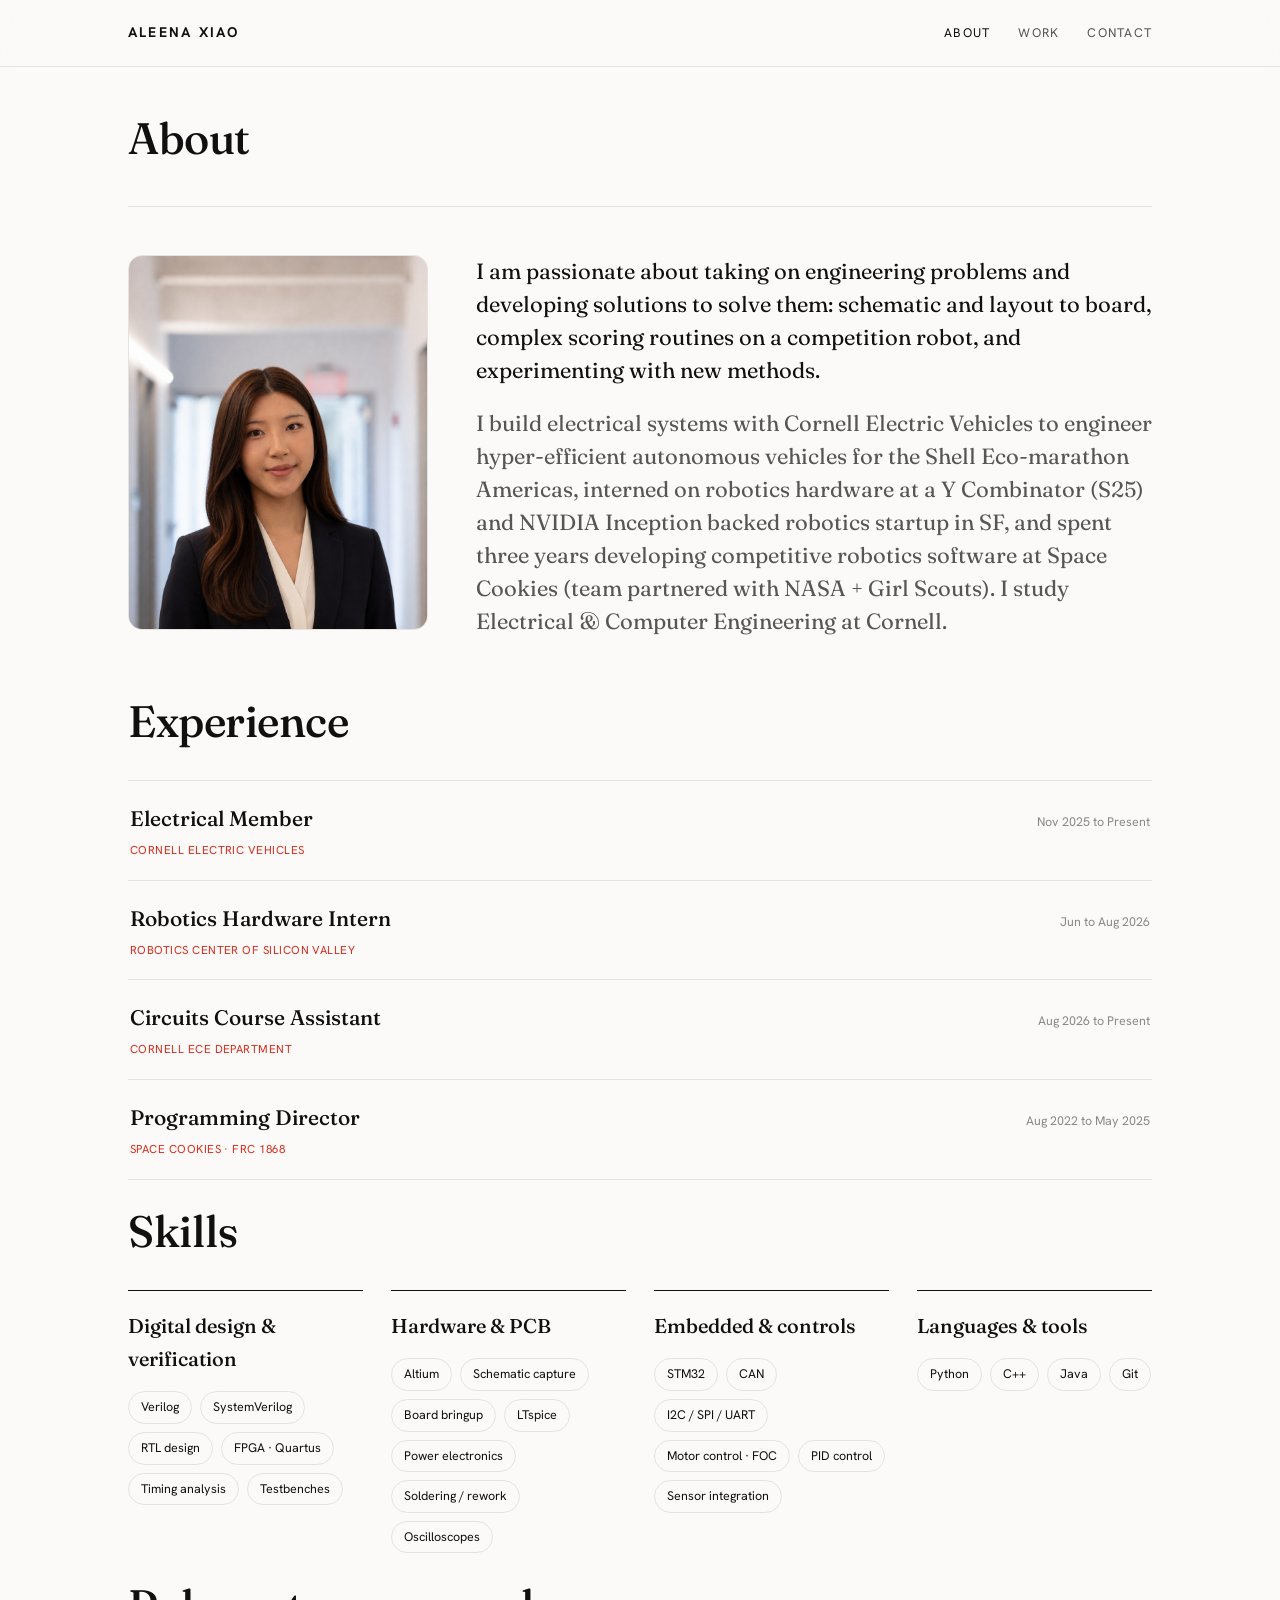
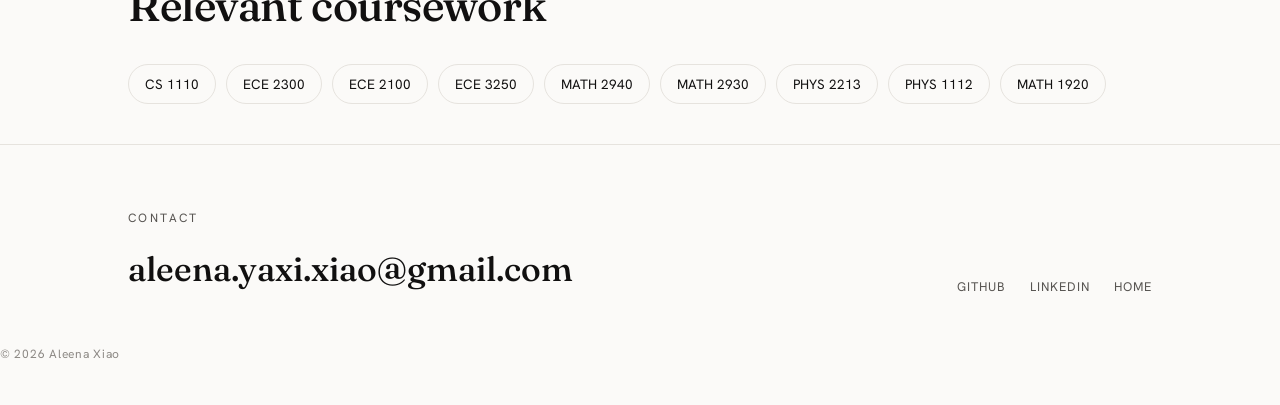
==== about.html @ 64615ce6 "More formatting" ====
<!DOCTYPE html>
<html lang="en">
<head>
  <meta charset="UTF-8" />
  <meta name="viewport" content="width=device-width, initial-scale=1.0" />

  <!-- Keep this site out of search engines (unlisted — reachable only via direct link) -->
  <meta name="robots" content="noindex, nofollow, noarchive, noimageindex" />

  <title>About — Aleena Xiao</title>
  <meta name="description" content="About Aleena Xiao — background, experience, and skills." />
  <meta name="author" content="Aleena Xiao" />

  <link rel="icon" type="image/svg+xml" href="assets/favicon.svg" />

  <link rel="preconnect" href="https://fonts.googleapis.com" />
  <link rel="preconnect" href="https://fonts.gstatic.com" crossorigin />
  <link href="https://fonts.googleapis.com/css2?family=Fraunces:ital,opsz,wght@0,9..144,400;0,9..144,500;1,9..144,400&family=Hanken+Grotesk:wght@400;500;600&display=swap" rel="stylesheet" />

  <link rel="stylesheet" href="styles.css?v=3" />
</head>
<body>

  <!-- ============================ NAV ============================ -->
  <header class="nav" id="top">
    <div class="container nav__inner">
      <a href="index.html" class="nav__brand">Aleena Xiao</a>
      <button class="nav__toggle" aria-label="Toggle menu" aria-expanded="false">
        <span></span><span></span><span></span>
      </button>
      <nav class="nav__links">
        <a href="about.html" class="nav__active">About</a>
        <a href="projects.html">Work</a>
        <a href="#" class="js-contact">Contact</a>
      </nav>
    </div>
  </header>

  <main>
    <!-- ============================ ABOUT ============================ -->
    <section class="about container" id="about">
      <div class="page-head">
        <h1 class="section-title">About</h1>
      </div>
      <div class="about__grid">
        <img class="about__photo" src="assets/profile.jpg" alt="Portrait of Aleena Xiao" />
        <div class="about__body">
          <p>
            I am passionate about taking on engineering problems and developing
             solutions to solve them: schematic and
            layout to board, complex scoring routines on a competition robot, and experimenting with new methods.
          </p>
          <p>
            I build electrical systems with Cornell Electric Vehicles to engineer hyper-efficient autonomous vehicles for the Shell Eco-marathon Americas, interned on
            robotics hardware at a Y Combinator (S25) and NVIDIA Inception backed robotics startup in SF, and spent
            three years developing competitive robotics software at Space Cookies (team partnered with NASA + Girl Scouts). I study
            Electrical &amp; Computer Engineering at Cornell.
          </p>
        </div>
      </div>
    </section>

    <!-- ============================ EXPERIENCE ============================ -->
    <section class="exp container" id="experience">
      <div class="section-head">
        <h2 class="section-title">Experience</h2>
      </div>
      <ul class="exp-list">
        <li class="exp-item">
          <div class="exp-item__role">
            <h3 class="exp-item__title">Electrical Member</h3>
            <p class="exp-item__org">Cornell Electric Vehicles</p>
          </div>
          <span class="exp-item__date">Nov 2025 to Present</span>
        </li>
        <li class="exp-item">
          <div class="exp-item__role">
            <h3 class="exp-item__title">Robotics Hardware Intern</h3>
            <p class="exp-item__org">Robotics Center of Silicon Valley</p>
          </div>
          <span class="exp-item__date">Jun to Aug 2026</span>
        </li>
        <li class="exp-item">
          <div class="exp-item__role">
            <h3 class="exp-item__title">Circuits Course Assistant</h3>
            <p class="exp-item__org">Cornell ECE Department</p>
          </div>
          <span class="exp-item__date">Aug 2026 to Present</span>
        </li>
        <li class="exp-item">
          <div class="exp-item__role">
            <h3 class="exp-item__title">Programming Director</h3>
            <p class="exp-item__org">Space Cookies · FRC 1868</p>
          </div>
          <span class="exp-item__date">Aug 2022 to May 2025</span>
        </li>
      </ul>
    </section>

    <!-- ============================ SKILLS ============================ -->
    <br>
    <section class="skills container" id="skills">
      <div class="section-head">
        <h2 class="section-title">Skills</h2>
      </div>

      <div class="skills__grid">
        <div class="skill-group">
          <h3>Digital design &amp; verification</h3>
          <ul class="tags">
            <li>Verilog</li>
            <li>SystemVerilog</li>
            <li>RTL design</li>
            <li>FPGA · Quartus</li>
            <li>Timing analysis</li>
            <li>Testbenches</li>
          </ul>
        </div>
        <div class="skill-group">
          <h3>Hardware &amp; PCB</h3>
          <ul class="tags">
            <li>Altium</li>
            <li>Schematic capture</li>
            <li>Board bringup</li>
            <li>LTspice</li>
            <li>Power electronics</li>
            <li>Soldering / rework</li>
            <li>Oscilloscopes</li>
          </ul>
        </div>
        <div class="skill-group">
          <h3>Embedded &amp; controls</h3>
          <ul class="tags">
            <li>STM32</li>
            <li>CAN</li>
            <li>I2C / SPI / UART</li>
            <li>Motor control · FOC</li>
            <li>PID control</li>
            <li>Sensor integration</li>
          </ul>
        </div>
        <div class="skill-group">
          <h3>Languages &amp; tools</h3>
          <ul class="tags">
            <li>Python</li>
            <li>C++</li>
            <li>Java</li>
            <li>Git</li>
          </ul>
        </div>
      </div>
    </section>

    <!-- ============================ COURSEWORK ============================ -->
    <br>
    <section class="skills container" id="coursework">
      <div class="section-head">
        <h2 class="section-title">Relevant coursework</h2>
      </div>
      <ul class="tags tags--course">
        <li>CS 1110</li>
        <li>ECE 2300</li>
        <li>ECE 2100</li>
        <li>ECE 3250</li>
        <li>MATH 2940</li>
        <li>MATH 2930</li>
        <li>PHYS 2213</li>
        <li>PHYS 1112</li>
        <li>MATH 1920</li>
      </ul>
    </section>
  </main>

  <!-- ============================ FOOTER ============================ -->
  <footer class="footer" id="contact">
    <div class="container footer__inner">
      <div>
        <p class="footer__label">Contact</p>
        <a class="footer__email js-emailshow" href="#"></a>
      </div>
      <nav class="footer__links">
        <a href="https://github.com/axiaoy" target="_blank" rel="noopener">GitHub</a>
        <a href="https://www.linkedin.com/in/aleena-xiao" target="_blank" rel="noopener">LinkedIn</a>
        <a href="index.html">Home</a>
      </nav>
    </div>
    <p class="footer__copy">© <span id="year"></span> Aleena Xiao</p>
  </footer>

  <script src="script.js?v=4"></script>
</body>
</html>
---- styles.css ----
/* ============================================================
   Aleena Xiao — Portfolio
   Editorial Minimal · serif display + typewriter labels · light mode
   ============================================================ */

:root {
  --bg:        #FBFAF8;   /* warm white page */
  --surface:   #FFFFFF;   /* cards */
  --ink:       #111010;   /* near-black */
  --muted:     #585552;   /* secondary text */
  --faint:     #8C8884;   /* hints, meta */
  --line:      #E6E3DE;   /* hairline borders */
  --clay:      #D92D1E;   /* carnelian red accent (labels / links) */
  --clay-deep: #B2231A;   /* darker carnelian — hover */
  --tag-bg:    #FFFFFF;   /* pills use a border, not a fill */

  /* chip tones — black IC with gold pins and a red pin-1 dot */
  --chip-front:  #1B1B1A;
  --chip-back:   #141413;
  --chip-side:   #101010;
  --chip-top:    #262625;
  --chip-bottom: #0B0B0A;
  --chip-gold:   #C6A256;

  --maxw: 1080px;
  --serif: "Fraunces", Georgia, "Times New Roman", serif;
  --mono:  "Hanken Grotesk", -apple-system, BlinkMacSystemFont, "Segoe UI", sans-serif;
  --sans:  "Hanken Grotesk", -apple-system, BlinkMacSystemFont, "Segoe UI", sans-serif;
}

* { box-sizing: border-box; margin: 0; padding: 0; }
html { scroll-behavior: smooth; }

body {
  font-family: var(--sans);
  background: var(--bg);
  color: var(--ink);
  line-height: 1.65;
  font-size: 17px;
  -webkit-font-smoothing: antialiased;
  text-rendering: optimizeLegibility;
}

.container { width: 100%; max-width: var(--maxw); margin: 0 auto; padding: 0 28px; }
a { color: inherit; text-decoration: none; }
em { font-style: italic; color: var(--ink); }

section { padding: 84px 0; }
.section-head { margin-bottom: 36px; display: flex; align-items: baseline; justify-content: space-between; gap: 20px; flex-wrap: wrap; }
.section-more { font-family: var(--mono); font-size: 12px; letter-spacing: 0.06em; text-transform: uppercase; color: var(--clay); white-space: nowrap; transition: color .2s ease; }
.section-more:hover { color: var(--ink); }

/* page heading (top of a subpage) */
.page-head { padding-top: 24px; margin-bottom: 44px; }
.page-sub { color: var(--muted); font-size: 17px; margin-top: 12px; }

/* typewriter label */
.section-label, .eyebrow, .footer__label {
  font-family: var(--mono);
  font-size: 12px;
  letter-spacing: 0.2em;
  text-transform: uppercase;
  color: var(--clay);
  margin-bottom: 12px;
}

.footer__label { color: var(--muted); }

.section-title {
  font-family: var(--serif);
  font-size: clamp(30px, 4.4vw, 44px);
  font-weight: 500;
  letter-spacing: -0.01em;
  line-height: 1.06;
}

/* ---------- buttons ---------- */
.btn {
  display: inline-block;
  font-family: var(--mono);
  font-size: 12.5px;
  letter-spacing: 0.08em;
  text-transform: uppercase;
  padding: 13px 22px;
  border-radius: 9px;
  transition: transform .15s ease, background .2s ease, border-color .2s ease, color .2s ease;
}
.btn:active { transform: translateY(1px); }
.btn--solid { background: var(--ink); color: var(--bg); border: 1px solid var(--ink); }
.btn--solid:hover { background: #000; }
.btn--ghost { background: transparent; color: var(--ink); border: 1px solid var(--line); }
.btn--ghost:hover { border-color: var(--ink); }

/* ============================================================ NAV ============================================================ */
.nav {
  position: sticky; top: 0; z-index: 50;
  background: rgba(251, 250, 248, 0.85);
  backdrop-filter: saturate(180%) blur(12px);
  -webkit-backdrop-filter: saturate(180%) blur(12px);
  border-bottom: 1px solid var(--line);
}
.nav__inner { display: flex; align-items: center; justify-content: space-between; height: 66px; }
.nav__brand {
  font-family: var(--mono);
  font-size: 14px;
  letter-spacing: 0.16em;
  text-transform: uppercase;
  font-weight: 700;
}
.nav__links { display: flex; align-items: center; gap: 28px; }
.nav__links a {
  font-family: var(--mono);
  font-size: 12.5px;
  letter-spacing: 0.1em;
  text-transform: uppercase;
  color: var(--muted);
  transition: color .2s ease;
}
.nav__links a:hover { color: var(--ink); }
.nav__cta {
  color: var(--ink) !important;
  border: 1px solid var(--line);
  padding: 8px 16px;
  border-radius: 8px;
}
.nav__cta:hover { border-color: var(--ink); }
.nav__toggle { display: none; flex-direction: column; gap: 5px; background: none; border: none; cursor: pointer; padding: 8px; }
.nav__toggle span { width: 22px; height: 2px; background: var(--ink); }

/* ============================================================ LANDING / HERO ============================================================ */
.landing { min-height: calc(100vh - 67px); display: grid; align-content: center; padding: 48px 0 64px; }
.hero {
  width: 100%;
  display: grid;
  grid-template-columns: 1.1fr 0.9fr;
  gap: 56px;
  align-items: center;
}
.hero__title {
  font-family: var(--serif);
  font-weight: 500;
  font-size: clamp(46px, 7vw, 84px);
  line-height: 0.98;
  letter-spacing: -0.02em;
  margin-bottom: 16px;
}
.hero__sub { font-size: 16px; color: var(--muted); margin-bottom: 22px; }
.hero__lede { font-size: 19px; color: var(--muted); max-width: 30em; margin-bottom: 28px; }
.hero__cta { display: flex; flex-wrap: wrap; gap: 24px; margin-bottom: 26px; }
.hero__cta a { font-size: 16px; color: var(--ink); border-bottom: 1px solid var(--clay); padding-bottom: 2px; transition: color .2s ease, border-color .2s ease; }
.hero__cta a:hover { color: var(--clay-deep); border-color: var(--clay-deep); }
.hero__links { display: flex; flex-wrap: wrap; gap: 20px; font-family: var(--mono); font-size: 12px; letter-spacing: 0.08em; text-transform: uppercase; }
.hero__links a { color: var(--muted); transition: color .2s ease; }
.hero__links a:hover { color: var(--ink); }

/* ---------- rotating chip ---------- */
.hero__visual { display: flex; align-items: center; justify-content: center; overflow: hidden; }
.chip-stage { position: relative; perspective: 1100px; width: 100%; display: flex; align-items: center; justify-content: center; }
/* chip orientation is driven by the cursor (see script.js) */
.chip-tilt {
  transform: rotateX(var(--rx, -18deg)) rotateY(var(--ry, -14deg));
  transition: transform .25s ease-out;
  transform-style: preserve-3d;
}
.chip-spin {
  position: relative; width: 0; height: 0;
  transform-style: preserve-3d;
}

.chip-face { position: absolute; top: 50%; left: 50%; box-sizing: border-box; }
.chip-front {
  width: 210px; height: 134px; margin-left: -105px; margin-top: -67px;
  transform: translateZ(13px);
  background: var(--chip-front); border-radius: 6px; overflow: hidden;
}
.chip-back   { width: 210px; height: 134px; margin-left: -105px; margin-top: -67px; transform: rotateY(180deg) translateZ(13px); background: var(--chip-front); border-radius: 6px; overflow: hidden; }
.chip-right  { width: 26px; height: 134px; margin-left: -13px; margin-top: -67px; transform: rotateY(90deg) translateZ(105px); background: var(--chip-side); }
.chip-left   { width: 26px; height: 134px; margin-left: -13px; margin-top: -67px; transform: rotateY(-90deg) translateZ(105px); background: var(--chip-side); }
.chip-top    { width: 210px; height: 26px; margin-left: -105px; margin-top: -13px; transform: rotateX(90deg) translateZ(67px); background: var(--chip-top); }
.chip-bottom { width: 210px; height: 26px; margin-left: -105px; margin-top: -13px; transform: rotateX(-90deg) translateZ(67px); background: var(--chip-bottom); }

.chip-pin1 { position: absolute; top: 13px; left: 13px; width: 11px; height: 11px; border-radius: 50%; background: var(--clay); }
.chip-label {
  position: absolute; left: 0; right: 0; top: 50%; transform: translateY(-50%);
  text-align: center; font-family: var(--mono);
  color: #BBB9B5; font-size: 13px; letter-spacing: 0.14em; line-height: 1.7;
}
.chip-label b { font-weight: 400; font-size: 10px; color: #86837F; letter-spacing: 0.16em; }

.chip-pins {
  position: absolute; top: 50%; margin-top: -56px; height: 112px; width: 11px;
  transform: translateZ(13px);
  display: flex; flex-direction: column; justify-content: space-between;
}
.chip-pins--l { left: -116px; }
.chip-pins--r { left: 105px; }
.chip-pins span { height: 7px; background: var(--chip-gold); border-radius: 1px; }

.chip-shadow {
  position: absolute; left: 50%; top: 50%; width: 168px; height: 22px;
  margin-left: -84px; margin-top: 88px;
  background: rgba(0, 0, 0, 0.12); border-radius: 50%; filter: blur(2px);
}

/* ============================================================ ABOUT ============================================================ */
.about { padding-top: 24px; padding-bottom: 60px; }
.about__grid { display: grid; grid-template-columns: 300px 1fr; gap: 48px; border-top: 1px solid var(--line); padding-top: 48px; align-items: start; }
.about__photo { width: 100%; aspect-ratio: 4 / 5; object-fit: cover; border-radius: 14px; border: 1px solid var(--line); display: block; }
.about__body p:not(.section-label) { font-family: var(--serif); font-size: 22px; line-height: 1.5; color: var(--ink); margin-bottom: 20px; }
.about__body p:last-child { margin-bottom: 0; color: var(--muted); }

/* ============================================================ EXPERIENCE ============================================================ */
.exp-list { list-style: none; }
.exp-item {
  display: flex; justify-content: space-between; align-items: baseline; gap: 24px;
  padding: 20px 2px; border-top: 1px solid var(--line);
}
.exp-item:last-child { border-bottom: 1px solid var(--line); }
.exp-item__title { font-family: var(--serif); font-size: 21px; font-weight: 500; }
.exp-item__org { font-family: var(--mono); font-size: 11.5px; letter-spacing: 0.04em; text-transform: uppercase; color: var(--clay); margin-top: 5px; }
.exp-item__date { font-family: var(--mono); font-size: 12.5px; color: var(--faint); white-space: nowrap; flex-shrink: 0; }

/* ============================================================ PROJECTS ============================================================ */
.project-list { display: grid; grid-template-columns: repeat(auto-fill, minmax(300px, 1fr)); gap: 22px; }
.project {
  background: var(--surface); border: 1px solid var(--line); border-radius: 14px;
  padding: 26px 26px 22px; display: flex; flex-direction: column; overflow: hidden;
  transition: transform .2s ease, box-shadow .2s ease, border-color .2s ease;
}
.project:hover { border-color: var(--clay); }

/* project image (full-bleed to the card edges) */
.project__media {
  margin: -26px -26px 20px; aspect-ratio: 3 / 2; overflow: hidden;
  background: var(--tag-bg); border-bottom: 1px solid var(--line);
}
.project__media img { width: 100%; height: 100%; object-fit: cover; object-position: center; display: block; }
/* 3D board renders: show the whole board on its own grey, no crop */
.project__media--render { background: #cdcdc9; }
.project__media--render img { object-fit: contain; }
.project__head { display: flex; align-items: baseline; justify-content: space-between; gap: 12px; margin-bottom: 4px; }
.project__title { font-family: var(--serif); font-size: 23px; font-weight: 500; }
.project__year { font-family: var(--mono); font-size: 12px; color: var(--faint); flex-shrink: 0; }
.project__org { font-family: var(--mono); font-size: 11.5px; letter-spacing: 0.04em; color: var(--clay); text-transform: uppercase; margin-bottom: 14px; }
.project__desc { color: var(--muted); font-size: 15.5px; margin-bottom: 18px; flex-grow: 1; }
.project__links { display: flex; gap: 18px; margin-top: 14px; font-family: var(--mono); font-size: 12px; letter-spacing: 0.06em; text-transform: uppercase; }
.project__links a { color: var(--clay); transition: color .2s ease; }
.project__links a:hover { color: var(--ink); }

/* ---------- tag pills ---------- */
.tags { list-style: none; display: flex; flex-wrap: wrap; gap: 8px; }
.tags li { font-family: var(--mono); font-size: 12.5px; color: var(--ink); background: transparent; border: 1px solid var(--line); padding: 5px 12px; border-radius: 20px; white-space: nowrap; }
.tags--course { gap: 10px; }
.tags--course li { font-size: 13.5px; padding: 8px 16px; }

/* ---------- placeholder cards ---------- */
.project--placeholder { border-style: dashed; opacity: 0.5; }
.project--placeholder:hover { opacity: 0.8; }

/* ---------- "view all" link row ---------- */
.work__footer { margin-top: 36px; display: flex; justify-content: flex-end; }

/* ============================================================ PROJECTS PAGE ============================================================ */

/* subtitle under the "Projects" h1 on projects.html */
.projects-page-head { margin-bottom: 52px; }
.projects-sub { color: var(--muted); font-size: 17px; max-width: 44em; margin-top: 16px; }

/* project categories (static headings) */
.category-section { margin-bottom: 56px; }
.category-section:last-child { margin-bottom: 0; }
.category-name {
  font-family: var(--serif); font-size: clamp(24px, 3.2vw, 30px); font-weight: 500; color: var(--ink);
  border-top: 1.5px solid var(--ink);
  padding-top: 20px; margin-bottom: 26px;
}

/* active nav link on projects page */
.nav__active { color: var(--ink) !important; }

/* ============================================================ SKILLS ============================================================ */
.skills__grid { display: grid; grid-template-columns: repeat(auto-fit, minmax(220px, 1fr)); gap: 28px; }
.skill-group { border-top: 1.5px solid var(--ink); padding-top: 18px; }
.skill-group h3 { font-family: var(--serif); font-size: 20px; font-weight: 500; margin-bottom: 16px; }

/* ============================================================ RESUME ============================================================ */
.resume__card {
  background: var(--surface); border: 1px solid var(--line); border-radius: 18px;
  padding: 48px; display: grid; grid-template-columns: 1.3fr 0.7fr; gap: 48px; align-items: center;
}
.resume__lede { font-size: 18px; color: var(--muted); margin: 16px 0 28px; max-width: 34em; }
.resume__actions { display: flex; flex-wrap: wrap; gap: 12px; }
.resume__preview { display: flex; justify-content: center; }
.resume__page {
  width: 180px; aspect-ratio: 8.5 / 11; background: var(--bg);
  border: 1px solid var(--line); border-radius: 8px; padding: 22px 20px;
  display: flex; flex-direction: column; gap: 11px;
  box-shadow: 0 16px 40px -22px rgba(25, 45, 32, 0.45);
}
.resume__page .ln { height: 7px; border-radius: 4px; background: var(--line); }
.ln--lg { width: 70%; height: 11px; background: var(--clay); opacity: .5; }
.ln--md { width: 60%; }
.ln--sm { width: 40%; }

/* ============================================================ FOOTER ============================================================ */
.footer { border-top: 1px solid var(--line); padding: 64px 0 40px; margin-top: 40px; }
.footer__inner { display: flex; justify-content: space-between; align-items: flex-end; gap: 28px; flex-wrap: wrap; }
.footer__email { font-family: var(--serif); font-size: clamp(24px, 4vw, 34px); font-weight: 500; transition: color .2s ease; }
.footer__email:hover { color: var(--clay); }
.footer__links { display: flex; gap: 24px; }
.footer__links a { font-family: var(--mono); font-size: 12.5px; letter-spacing: 0.08em; text-transform: uppercase; color: var(--muted); transition: color .2s ease; }
.footer__links a:hover { color: var(--ink); }
.footer__copy { font-family: var(--mono); margin-top: 48px; font-size: 12px; letter-spacing: 0.06em; color: var(--faint); }

/* ============================================================ RESPONSIVE ============================================================ */
@media (max-width: 860px) {
  .landing { min-height: 0; padding: 20px 0 48px; }
  .hero { grid-template-columns: 1fr; gap: 28px; }
  .hero__visual { order: -1; justify-content: flex-start; height: 210px; }
  .about__grid { grid-template-columns: 1fr; gap: 26px; }
  .about__photo { max-width: 240px; }
  .resume__card { grid-template-columns: 1fr; gap: 36px; padding: 34px 26px; }
  .resume__preview { order: -1; }
}
@media (max-width: 640px) {
  section { padding: 60px 0; }
  .nav__toggle { display: flex; }
  .nav__links {
    position: absolute; top: 66px; left: 0; right: 0;
    flex-direction: column; align-items: flex-start; gap: 4px;
    background: var(--bg); border-bottom: 1px solid var(--line);
    padding: 0 28px; max-height: 0; overflow: hidden;
    transition: max-height .3s ease, padding .3s ease;
  }
  .nav__links.open { max-height: 320px; padding: 12px 28px 22px; }
  .nav__links a { padding: 8px 0; font-size: 14px; }
  .nav__cta { padding: 8px 16px; }
  .hero__actions .btn { flex: 1 1 auto; text-align: center; }
  .exp-item { flex-direction: column; gap: 6px; }
}
@media (prefers-reduced-motion: reduce) {
  html { scroll-behavior: auto; }
  .chip-tilt { transition: none; }
  * { transition: none !important; }
}
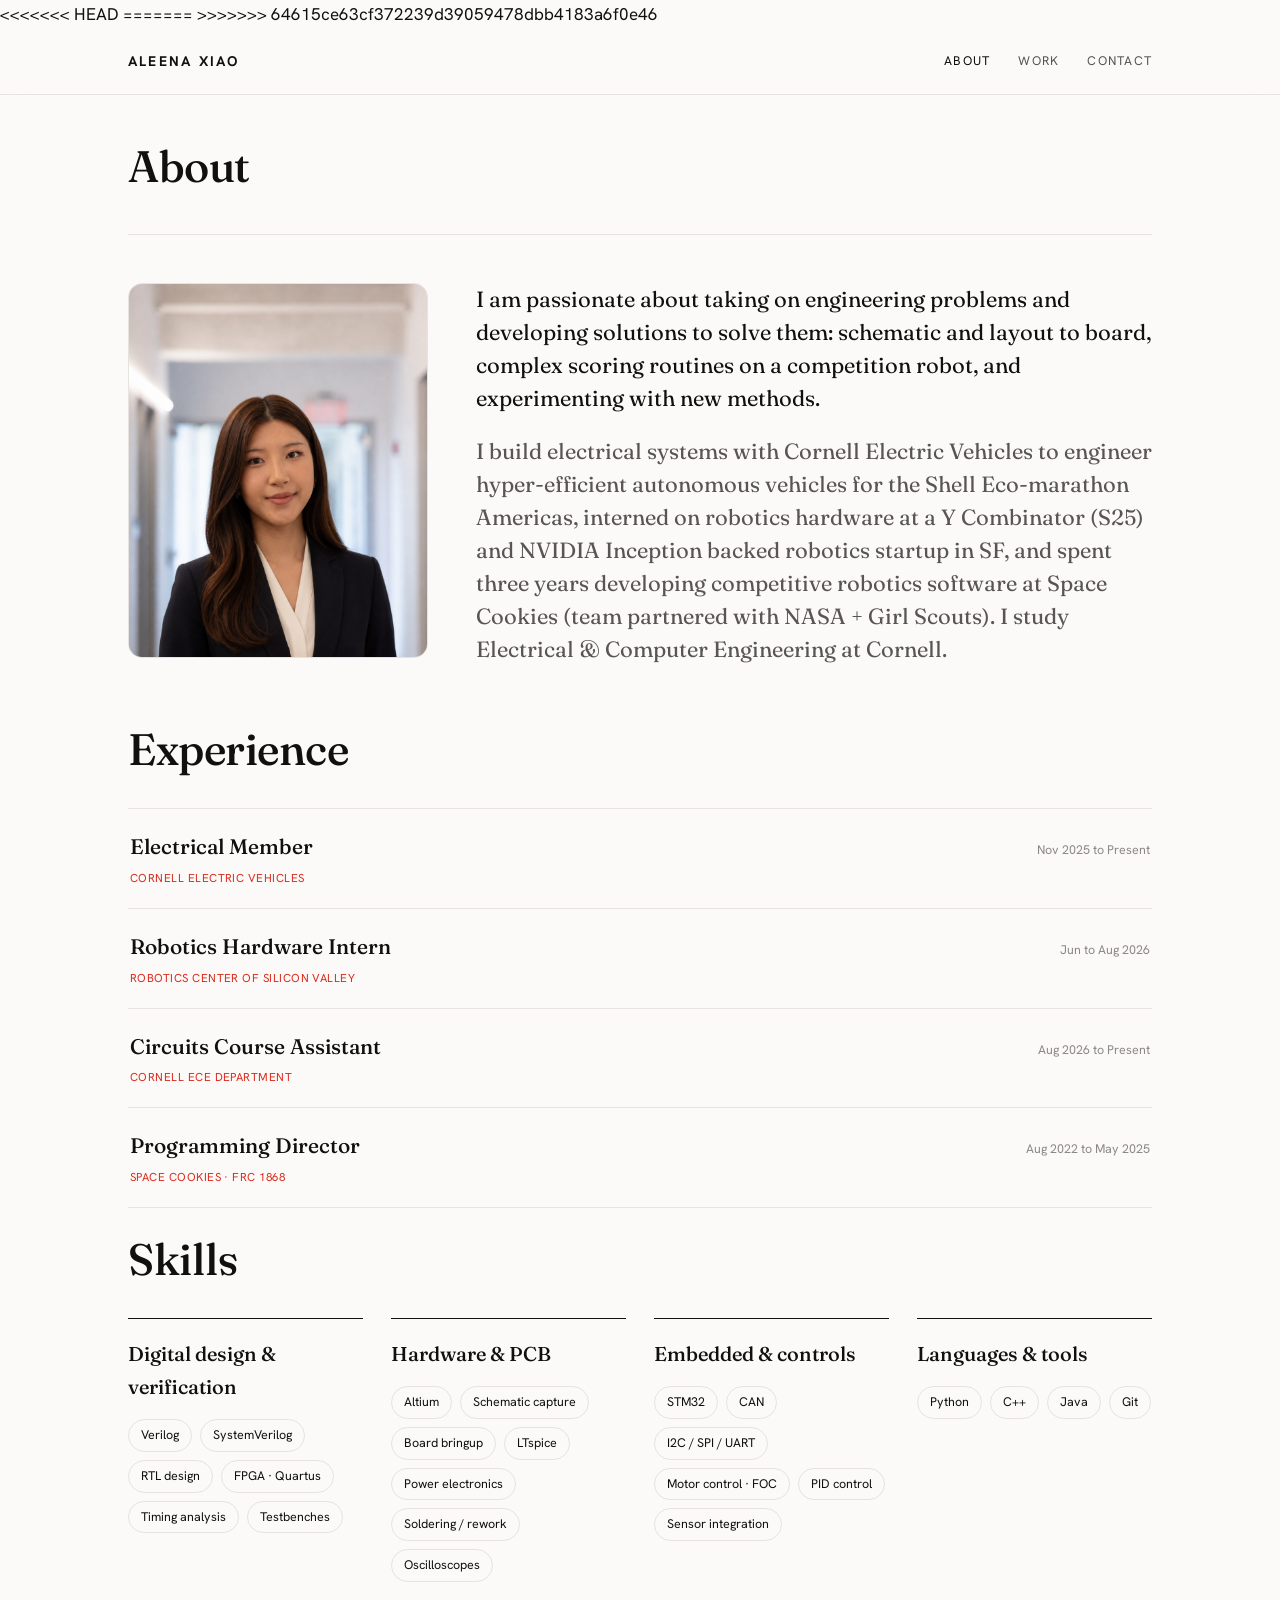
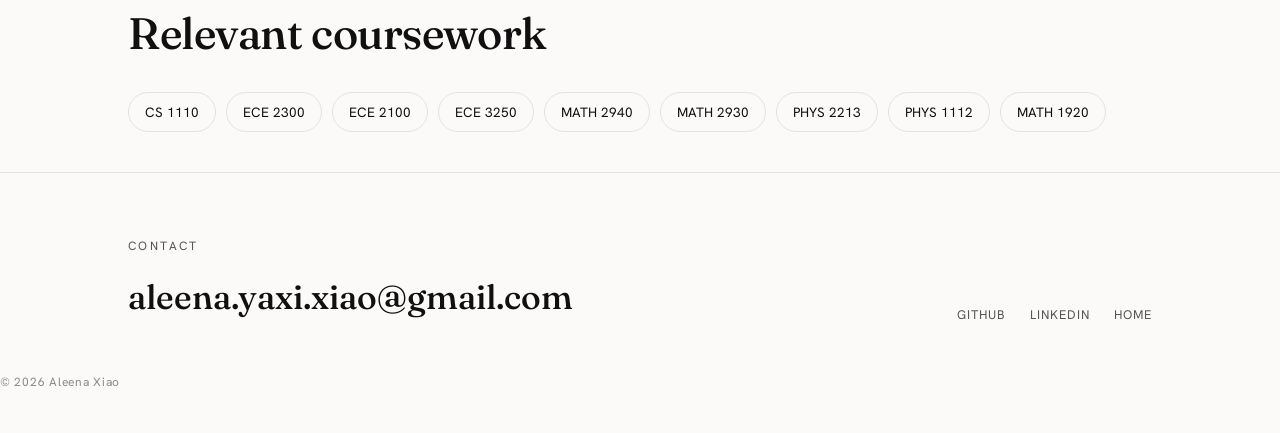
==== commit 87ca6c20: "Merge branch 'main' of https://github.com/axiaoy/axiaoy.github.io" ====
--- a/about.html
+++ b/about.html
@@ -17,7 +17,11 @@
   <link rel="preconnect" href="https://fonts.gstatic.com" crossorigin />
   <link href="https://fonts.googleapis.com/css2?family=Fraunces:ital,opsz,wght@0,9..144,400;0,9..144,500;1,9..144,400&family=Hanken+Grotesk:wght@400;500;600&display=swap" rel="stylesheet" />
 
+<<<<<<< HEAD
+  <link rel="stylesheet" href="styles.css?v=5" />
+=======
   <link rel="stylesheet" href="styles.css?v=3" />
+>>>>>>> 64615ce63cf372239d39059478dbb4183a6f0e46
 </head>
 <body>
 
--- a/styles.css
+++ b/styles.css
@@ -128,7 +128,7 @@
 .nav__toggle span { width: 22px; height: 2px; background: var(--ink); }
 
 /* ============================================================ LANDING / HERO ============================================================ */
-.landing { min-height: calc(100vh - 67px); display: grid; align-content: center; padding: 48px 0 64px; }
+.landing { min-height: calc(100vh - 67px); display: grid; align-content: center; padding: 48px 28px 64px; }
 .hero {
   width: 100%;
   display: grid;
@@ -154,7 +154,11 @@
 .hero__links a:hover { color: var(--ink); }
 
 /* ---------- rotating chip ---------- */
+<<<<<<< HEAD
+.hero__visual { display: flex; align-items: center; justify-content: center; min-height: 300px; }
+=======
 .hero__visual { display: flex; align-items: center; justify-content: center; overflow: hidden; }
+>>>>>>> 64615ce63cf372239d39059478dbb4183a6f0e46
 .chip-stage { position: relative; perspective: 1100px; width: 100%; display: flex; align-items: center; justify-content: center; }
 /* chip orientation is driven by the cursor (see script.js) */
 .chip-tilt {
@@ -314,9 +318,9 @@
 
 /* ============================================================ RESPONSIVE ============================================================ */
 @media (max-width: 860px) {
-  .landing { min-height: 0; padding: 20px 0 48px; }
+  .landing { min-height: 0; padding: 20px 28px 48px; }
   .hero { grid-template-columns: 1fr; gap: 28px; }
-  .hero__visual { order: -1; justify-content: flex-start; height: 210px; }
+  .hero__visual { order: -1; justify-content: center; min-height: 240px; }
   .about__grid { grid-template-columns: 1fr; gap: 26px; }
   .about__photo { max-width: 240px; }
   .resume__card { grid-template-columns: 1fr; gap: 36px; padding: 34px 26px; }
--- a/styles.css
+++ b/styles.css
@@ -128,7 +128,7 @@
 .nav__toggle span { width: 22px; height: 2px; background: var(--ink); }
 
 /* ============================================================ LANDING / HERO ============================================================ */
-.landing { min-height: calc(100vh - 67px); display: grid; align-content: center; padding: 48px 0 64px; }
+.landing { min-height: calc(100vh - 67px); display: grid; align-content: center; padding: 48px 28px 64px; }
 .hero {
   width: 100%;
   display: grid;
@@ -154,7 +154,11 @@
 .hero__links a:hover { color: var(--ink); }
 
 /* ---------- rotating chip ---------- */
+<<<<<<< HEAD
+.hero__visual { display: flex; align-items: center; justify-content: center; min-height: 300px; }
+=======
 .hero__visual { display: flex; align-items: center; justify-content: center; overflow: hidden; }
+>>>>>>> 64615ce63cf372239d39059478dbb4183a6f0e46
 .chip-stage { position: relative; perspective: 1100px; width: 100%; display: flex; align-items: center; justify-content: center; }
 /* chip orientation is driven by the cursor (see script.js) */
 .chip-tilt {
@@ -314,9 +318,9 @@
 
 /* ============================================================ RESPONSIVE ============================================================ */
 @media (max-width: 860px) {
-  .landing { min-height: 0; padding: 20px 0 48px; }
+  .landing { min-height: 0; padding: 20px 28px 48px; }
   .hero { grid-template-columns: 1fr; gap: 28px; }
-  .hero__visual { order: -1; justify-content: flex-start; height: 210px; }
+  .hero__visual { order: -1; justify-content: center; min-height: 240px; }
   .about__grid { grid-template-columns: 1fr; gap: 26px; }
   .about__photo { max-width: 240px; }
   .resume__card { grid-template-columns: 1fr; gap: 36px; padding: 34px 26px; }
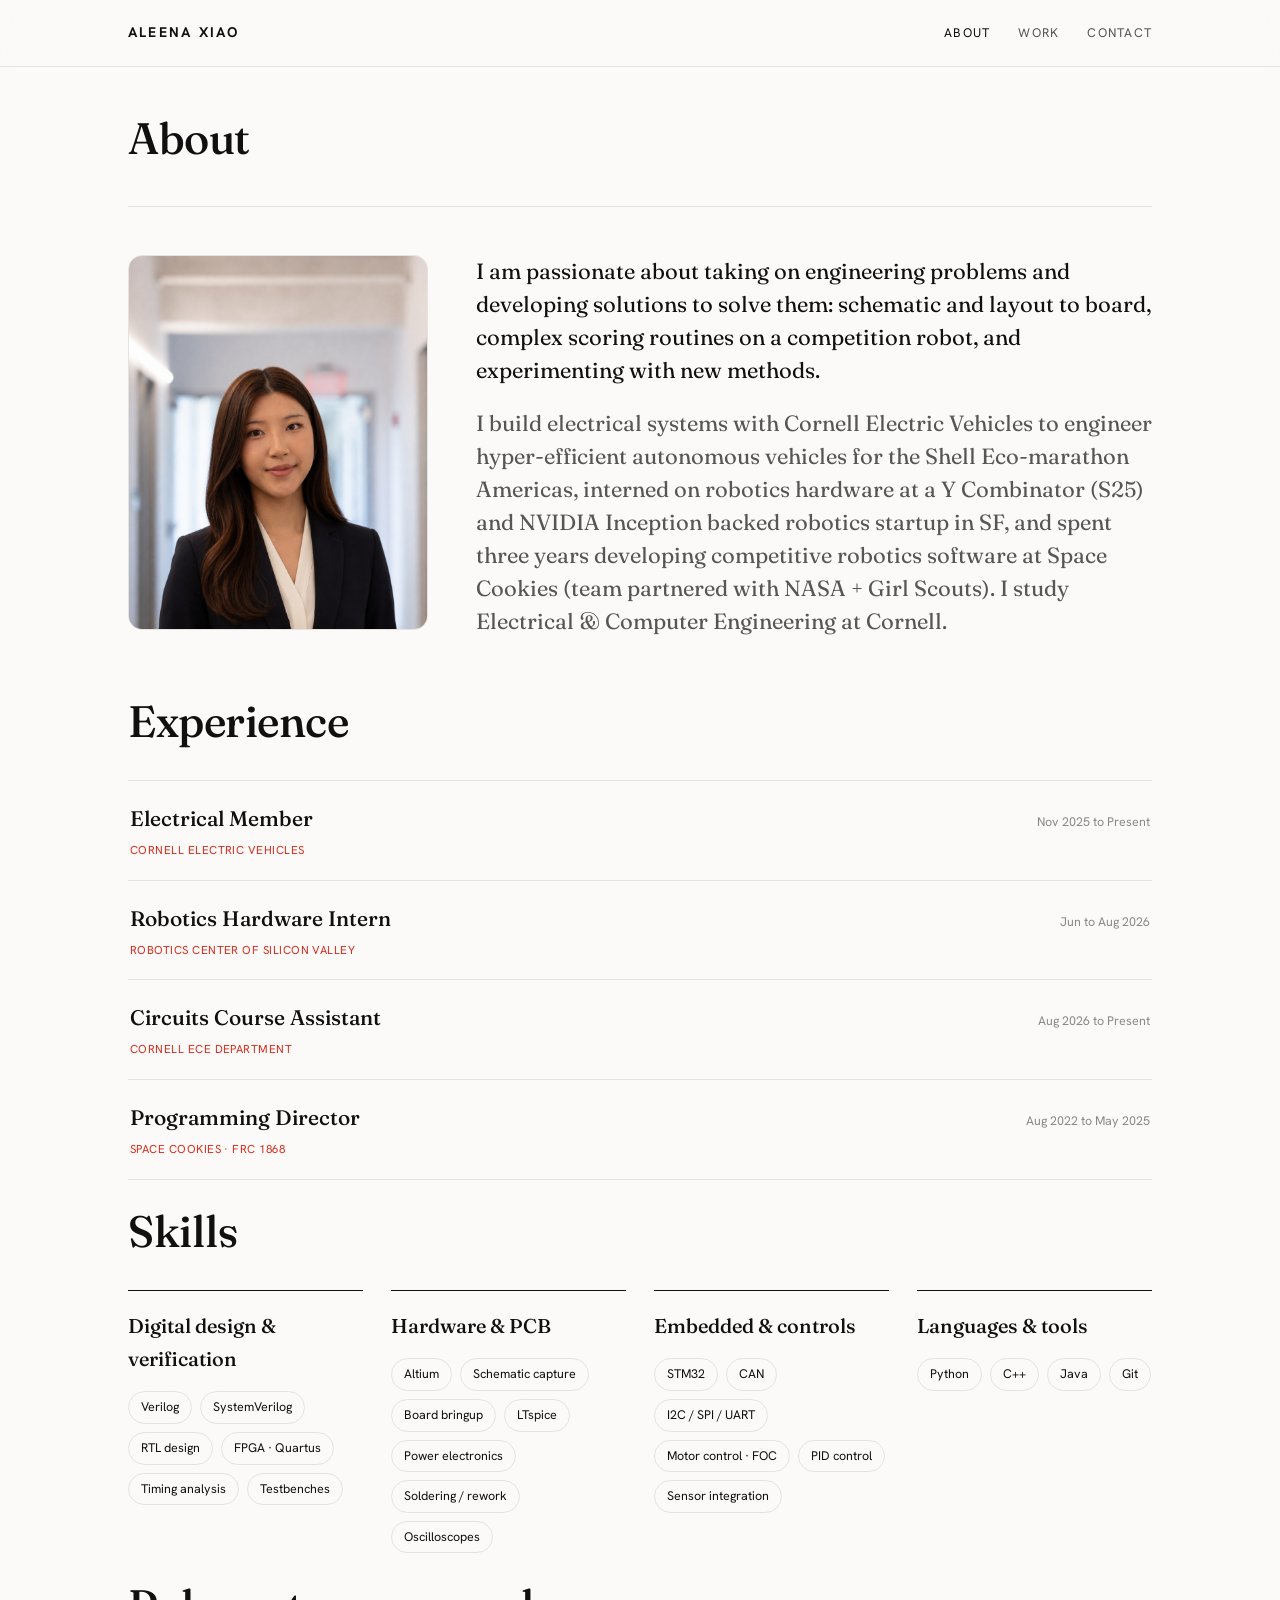
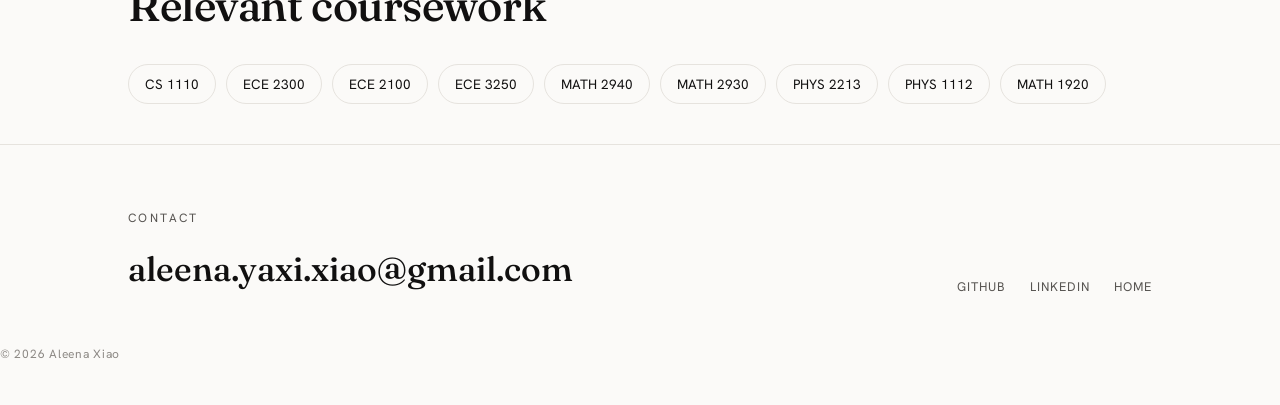
==== commit 82c43dec: "Resolve merge conflicts" ====
--- a/about.html
+++ b/about.html
@@ -17,11 +17,7 @@
   <link rel="preconnect" href="https://fonts.gstatic.com" crossorigin />
   <link href="https://fonts.googleapis.com/css2?family=Fraunces:ital,opsz,wght@0,9..144,400;0,9..144,500;1,9..144,400&family=Hanken+Grotesk:wght@400;500;600&display=swap" rel="stylesheet" />
 
-<<<<<<< HEAD
   <link rel="stylesheet" href="styles.css?v=5" />
-=======
-  <link rel="stylesheet" href="styles.css?v=3" />
->>>>>>> 64615ce63cf372239d39059478dbb4183a6f0e46
 </head>
 <body>
 
--- a/styles.css
+++ b/styles.css
@@ -154,11 +154,7 @@
 .hero__links a:hover { color: var(--ink); }
 
 /* ---------- rotating chip ---------- */
-<<<<<<< HEAD
 .hero__visual { display: flex; align-items: center; justify-content: center; min-height: 300px; }
-=======
-.hero__visual { display: flex; align-items: center; justify-content: center; overflow: hidden; }
->>>>>>> 64615ce63cf372239d39059478dbb4183a6f0e46
 .chip-stage { position: relative; perspective: 1100px; width: 100%; display: flex; align-items: center; justify-content: center; }
 /* chip orientation is driven by the cursor (see script.js) */
 .chip-tilt {
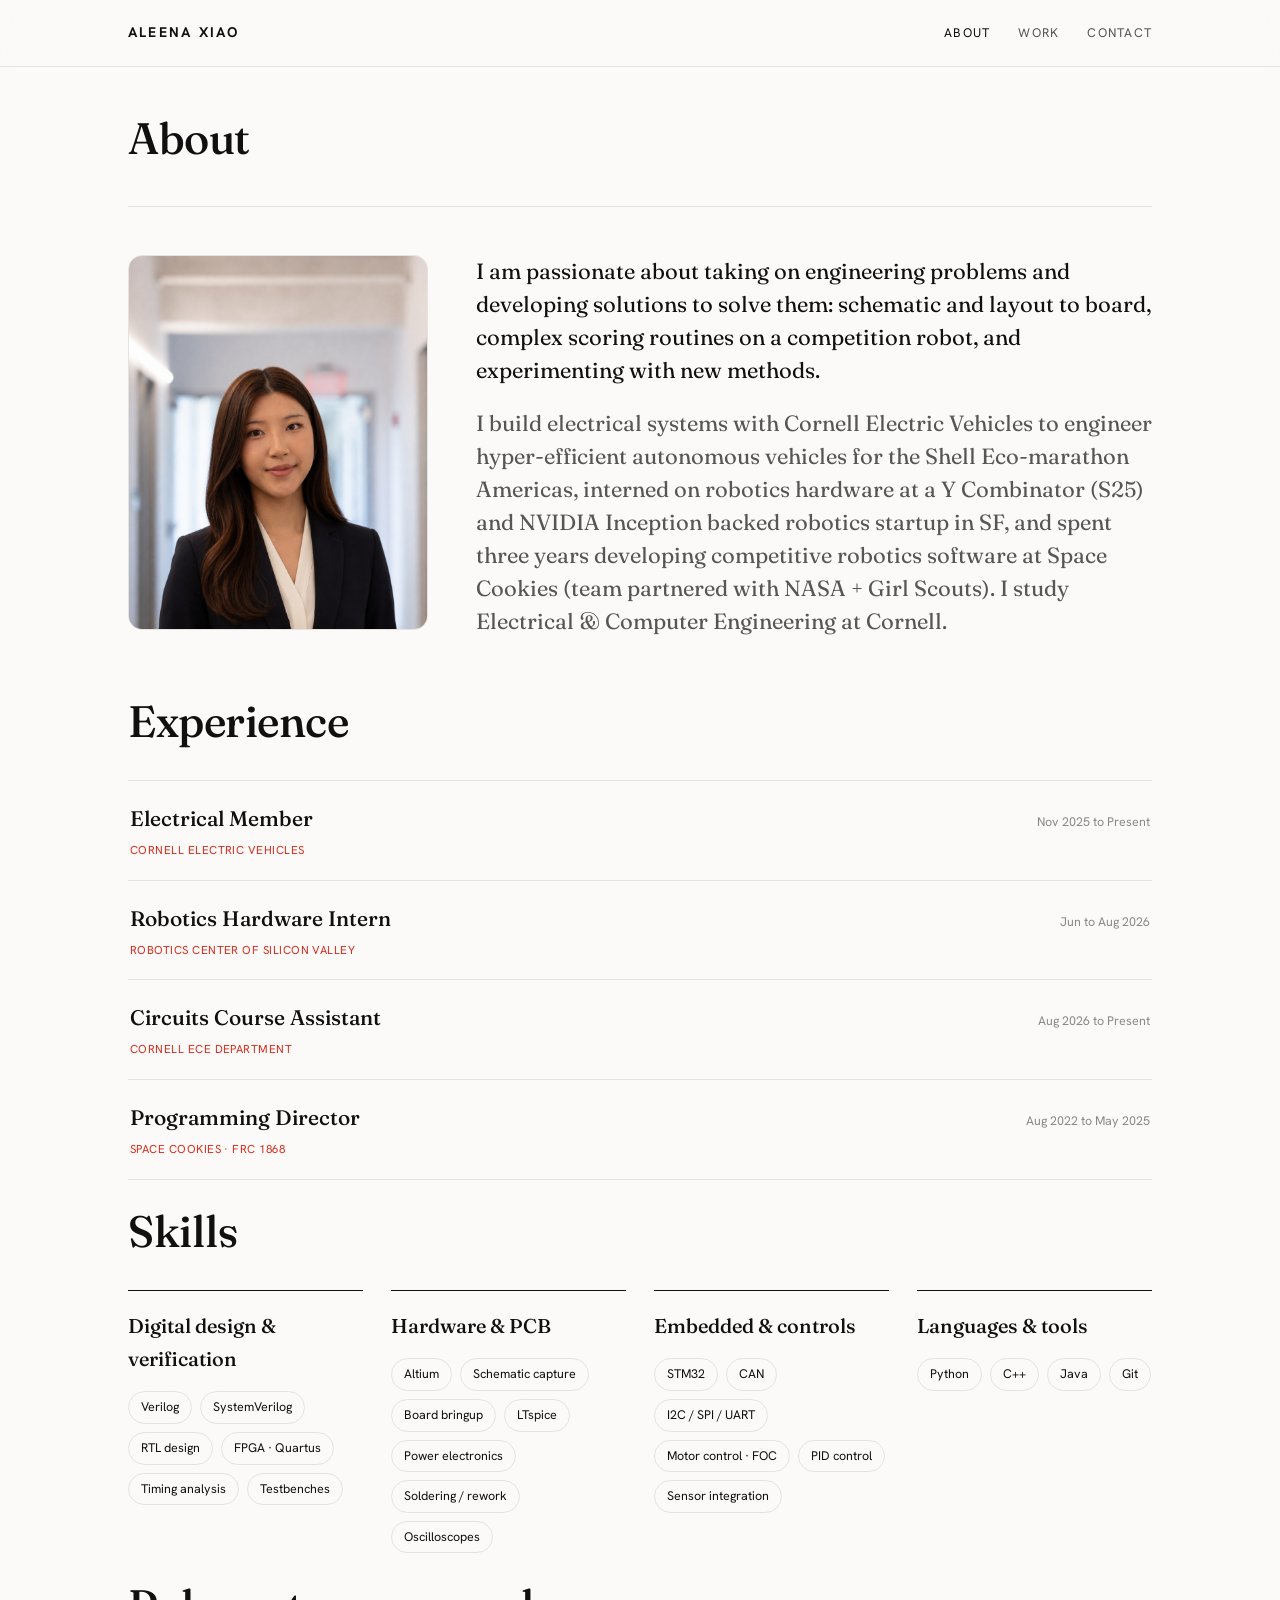
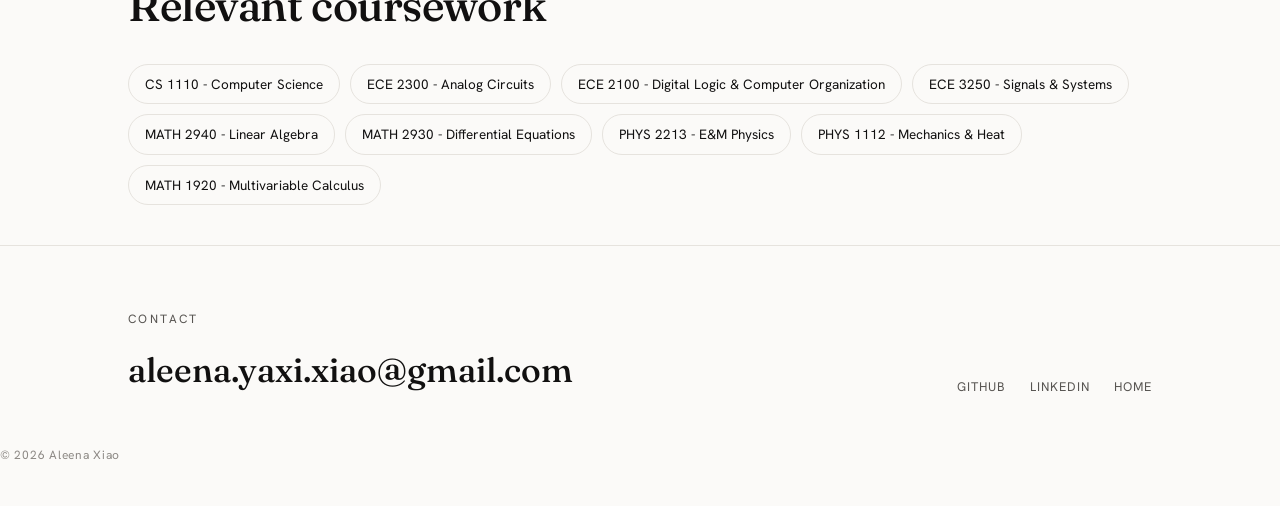
==== commit a39754f6: "Updates" ====
--- a/about.html
+++ b/about.html
@@ -17,7 +17,7 @@
   <link rel="preconnect" href="https://fonts.gstatic.com" crossorigin />
   <link href="https://fonts.googleapis.com/css2?family=Fraunces:ital,opsz,wght@0,9..144,400;0,9..144,500;1,9..144,400&family=Hanken+Grotesk:wght@400;500;600&display=swap" rel="stylesheet" />
 
-  <link rel="stylesheet" href="styles.css?v=5" />
+  <link rel="stylesheet" href="styles.css?v=6" />
 </head>
 <body>
 
@@ -158,15 +158,15 @@
         <h2 class="section-title">Relevant coursework</h2>
       </div>
       <ul class="tags tags--course">
-        <li>CS 1110</li>
-        <li>ECE 2300</li>
-        <li>ECE 2100</li>
-        <li>ECE 3250</li>
-        <li>MATH 2940</li>
-        <li>MATH 2930</li>
-        <li>PHYS 2213</li>
-        <li>PHYS 1112</li>
-        <li>MATH 1920</li>
+        <li>CS 1110 - Computer Science</li>
+        <li>ECE 2300 - Analog Circuits</li>
+        <li>ECE 2100 - Digital Logic & Computer Organization</li>
+        <li>ECE 3250 - Signals & Systems</li>
+        <li>MATH 2940 - Linear Algebra</li>
+        <li>MATH 2930 - Differential Equations</li>
+        <li>PHYS 2213 - E&M Physics</li>
+        <li>PHYS 1112 - Mechanics & Heat</li>
+        <li>MATH 1920 - Multivariable Calculus</li>
       </ul>
     </section>
   </main>
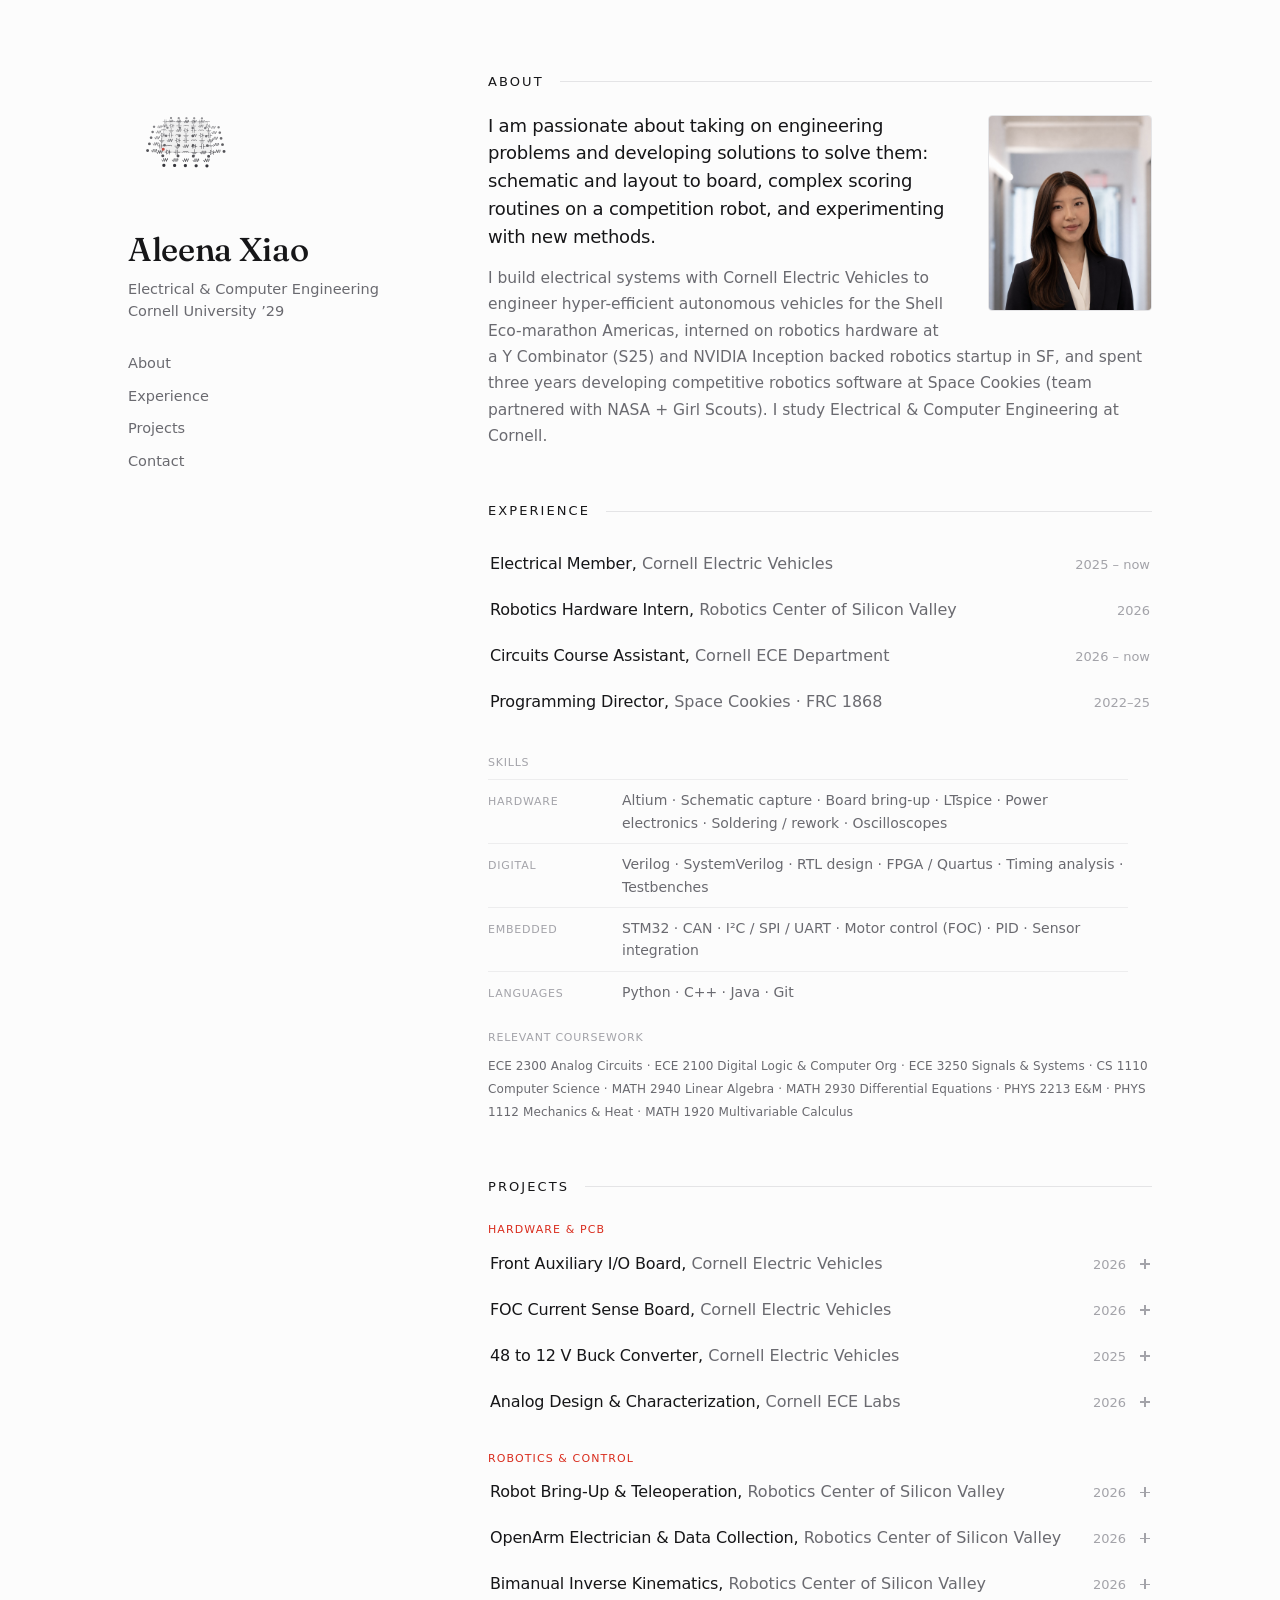
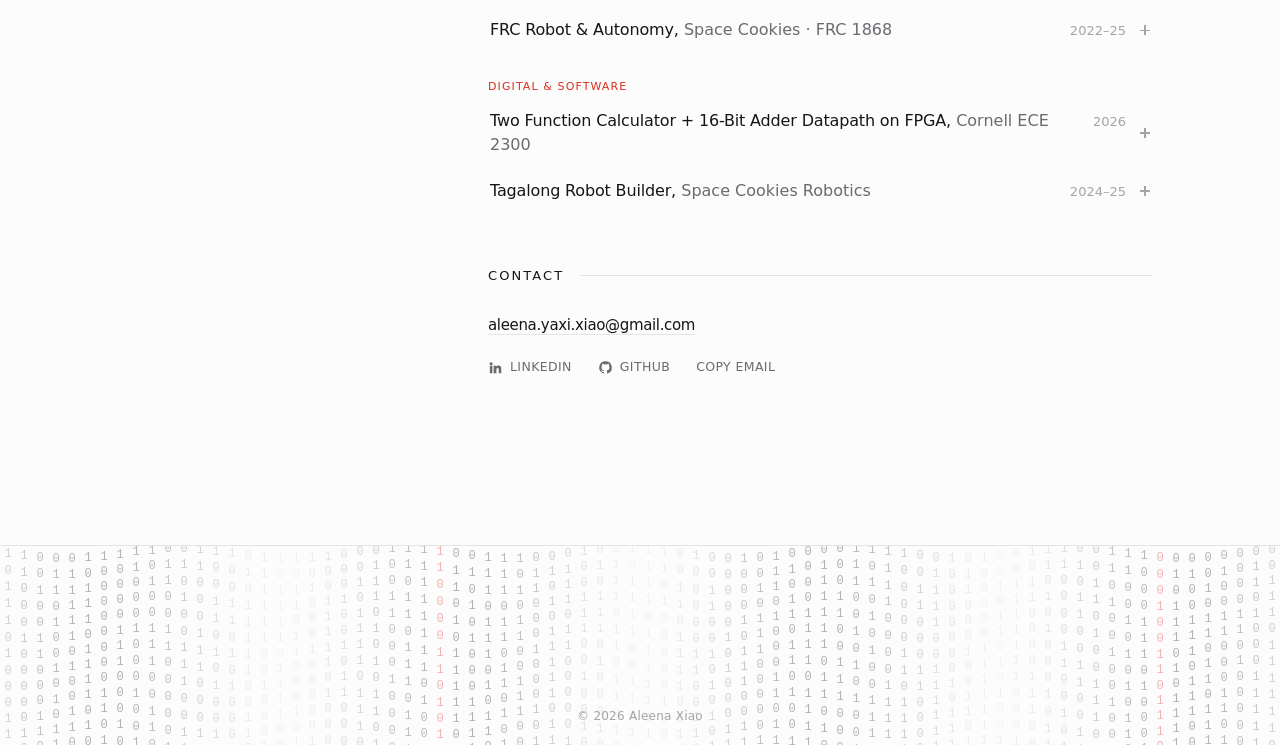
==== commit d2e3ad74: "updates" ====
--- a/about.html
+++ b/about.html
@@ -2,191 +2,12 @@
 <html lang="en">
 <head>
   <meta charset="UTF-8" />
-  <meta name="viewport" content="width=device-width, initial-scale=1.0" />
-
-  <!-- Keep this site out of search engines (unlisted — reachable only via direct link) -->
-  <meta name="robots" content="noindex, nofollow, noarchive, noimageindex" />
-
-  <title>About — Aleena Xiao</title>
-  <meta name="description" content="About Aleena Xiao — background, experience, and skills." />
-  <meta name="author" content="Aleena Xiao" />
-
-  <link rel="icon" type="image/svg+xml" href="assets/favicon.svg" />
-
-  <link rel="preconnect" href="https://fonts.googleapis.com" />
-  <link rel="preconnect" href="https://fonts.gstatic.com" crossorigin />
-  <link href="https://fonts.googleapis.com/css2?family=Fraunces:ital,opsz,wght@0,9..144,400;0,9..144,500;1,9..144,400&family=Hanken+Grotesk:wght@400;500;600&display=swap" rel="stylesheet" />
-
-  <link rel="stylesheet" href="styles.css?v=6" />
+  <meta name="robots" content="noindex, nofollow" />
+  <meta http-equiv="refresh" content="0; url=index.html#about" />
+  <link rel="canonical" href="index.html#about" />
+  <title>About · Aleena Xiao</title>
 </head>
 <body>
-
-  <!-- ============================ NAV ============================ -->
-  <header class="nav" id="top">
-    <div class="container nav__inner">
-      <a href="index.html" class="nav__brand">Aleena Xiao</a>
-      <button class="nav__toggle" aria-label="Toggle menu" aria-expanded="false">
-        <span></span><span></span><span></span>
-      </button>
-      <nav class="nav__links">
-        <a href="about.html" class="nav__active">About</a>
-        <a href="projects.html">Work</a>
-        <a href="#" class="js-contact">Contact</a>
-      </nav>
-    </div>
-  </header>
-
-  <main>
-    <!-- ============================ ABOUT ============================ -->
-    <section class="about container" id="about">
-      <div class="page-head">
-        <h1 class="section-title">About</h1>
-      </div>
-      <div class="about__grid">
-        <img class="about__photo" src="assets/profile.jpg" alt="Portrait of Aleena Xiao" />
-        <div class="about__body">
-          <p>
-            I am passionate about taking on engineering problems and developing
-             solutions to solve them: schematic and
-            layout to board, complex scoring routines on a competition robot, and experimenting with new methods.
-          </p>
-          <p>
-            I build electrical systems with Cornell Electric Vehicles to engineer hyper-efficient autonomous vehicles for the Shell Eco-marathon Americas, interned on
-            robotics hardware at a Y Combinator (S25) and NVIDIA Inception backed robotics startup in SF, and spent
-            three years developing competitive robotics software at Space Cookies (team partnered with NASA + Girl Scouts). I study
-            Electrical &amp; Computer Engineering at Cornell.
-          </p>
-        </div>
-      </div>
-    </section>
-
-    <!-- ============================ EXPERIENCE ============================ -->
-    <section class="exp container" id="experience">
-      <div class="section-head">
-        <h2 class="section-title">Experience</h2>
-      </div>
-      <ul class="exp-list">
-        <li class="exp-item">
-          <div class="exp-item__role">
-            <h3 class="exp-item__title">Electrical Member</h3>
-            <p class="exp-item__org">Cornell Electric Vehicles</p>
-          </div>
-          <span class="exp-item__date">Nov 2025 to Present</span>
-        </li>
-        <li class="exp-item">
-          <div class="exp-item__role">
-            <h3 class="exp-item__title">Robotics Hardware Intern</h3>
-            <p class="exp-item__org">Robotics Center of Silicon Valley</p>
-          </div>
-          <span class="exp-item__date">Jun to Aug 2026</span>
-        </li>
-        <li class="exp-item">
-          <div class="exp-item__role">
-            <h3 class="exp-item__title">Circuits Course Assistant</h3>
-            <p class="exp-item__org">Cornell ECE Department</p>
-          </div>
-          <span class="exp-item__date">Aug 2026 to Present</span>
-        </li>
-        <li class="exp-item">
-          <div class="exp-item__role">
-            <h3 class="exp-item__title">Programming Director</h3>
-            <p class="exp-item__org">Space Cookies · FRC 1868</p>
-          </div>
-          <span class="exp-item__date">Aug 2022 to May 2025</span>
-        </li>
-      </ul>
-    </section>
-
-    <!-- ============================ SKILLS ============================ -->
-    <br>
-    <section class="skills container" id="skills">
-      <div class="section-head">
-        <h2 class="section-title">Skills</h2>
-      </div>
-
-      <div class="skills__grid">
-        <div class="skill-group">
-          <h3>Digital design &amp; verification</h3>
-          <ul class="tags">
-            <li>Verilog</li>
-            <li>SystemVerilog</li>
-            <li>RTL design</li>
-            <li>FPGA · Quartus</li>
-            <li>Timing analysis</li>
-            <li>Testbenches</li>
-          </ul>
-        </div>
-        <div class="skill-group">
-          <h3>Hardware &amp; PCB</h3>
-          <ul class="tags">
-            <li>Altium</li>
-            <li>Schematic capture</li>
-            <li>Board bringup</li>
-            <li>LTspice</li>
-            <li>Power electronics</li>
-            <li>Soldering / rework</li>
-            <li>Oscilloscopes</li>
-          </ul>
-        </div>
-        <div class="skill-group">
-          <h3>Embedded &amp; controls</h3>
-          <ul class="tags">
-            <li>STM32</li>
-            <li>CAN</li>
-            <li>I2C / SPI / UART</li>
-            <li>Motor control · FOC</li>
-            <li>PID control</li>
-            <li>Sensor integration</li>
-          </ul>
-        </div>
-        <div class="skill-group">
-          <h3>Languages &amp; tools</h3>
-          <ul class="tags">
-            <li>Python</li>
-            <li>C++</li>
-            <li>Java</li>
-            <li>Git</li>
-          </ul>
-        </div>
-      </div>
-    </section>
-
-    <!-- ============================ COURSEWORK ============================ -->
-    <br>
-    <section class="skills container" id="coursework">
-      <div class="section-head">
-        <h2 class="section-title">Relevant coursework</h2>
-      </div>
-      <ul class="tags tags--course">
-        <li>CS 1110 - Computer Science</li>
-        <li>ECE 2300 - Analog Circuits</li>
-        <li>ECE 2100 - Digital Logic & Computer Organization</li>
-        <li>ECE 3250 - Signals & Systems</li>
-        <li>MATH 2940 - Linear Algebra</li>
-        <li>MATH 2930 - Differential Equations</li>
-        <li>PHYS 2213 - E&M Physics</li>
-        <li>PHYS 1112 - Mechanics & Heat</li>
-        <li>MATH 1920 - Multivariable Calculus</li>
-      </ul>
-    </section>
-  </main>
-
-  <!-- ============================ FOOTER ============================ -->
-  <footer class="footer" id="contact">
-    <div class="container footer__inner">
-      <div>
-        <p class="footer__label">Contact</p>
-        <a class="footer__email js-emailshow" href="#"></a>
-      </div>
-      <nav class="footer__links">
-        <a href="https://github.com/axiaoy" target="_blank" rel="noopener">GitHub</a>
-        <a href="https://www.linkedin.com/in/aleena-xiao" target="_blank" rel="noopener">LinkedIn</a>
-        <a href="index.html">Home</a>
-      </nav>
-    </div>
-    <p class="footer__copy">© <span id="year"></span> Aleena Xiao</p>
-  </footer>
-
-  <script src="script.js?v=4"></script>
+  <p>Redirecting to <a href="index.html#about">aleenaxiao.com/#about</a>…</p>
 </body>
 </html>
